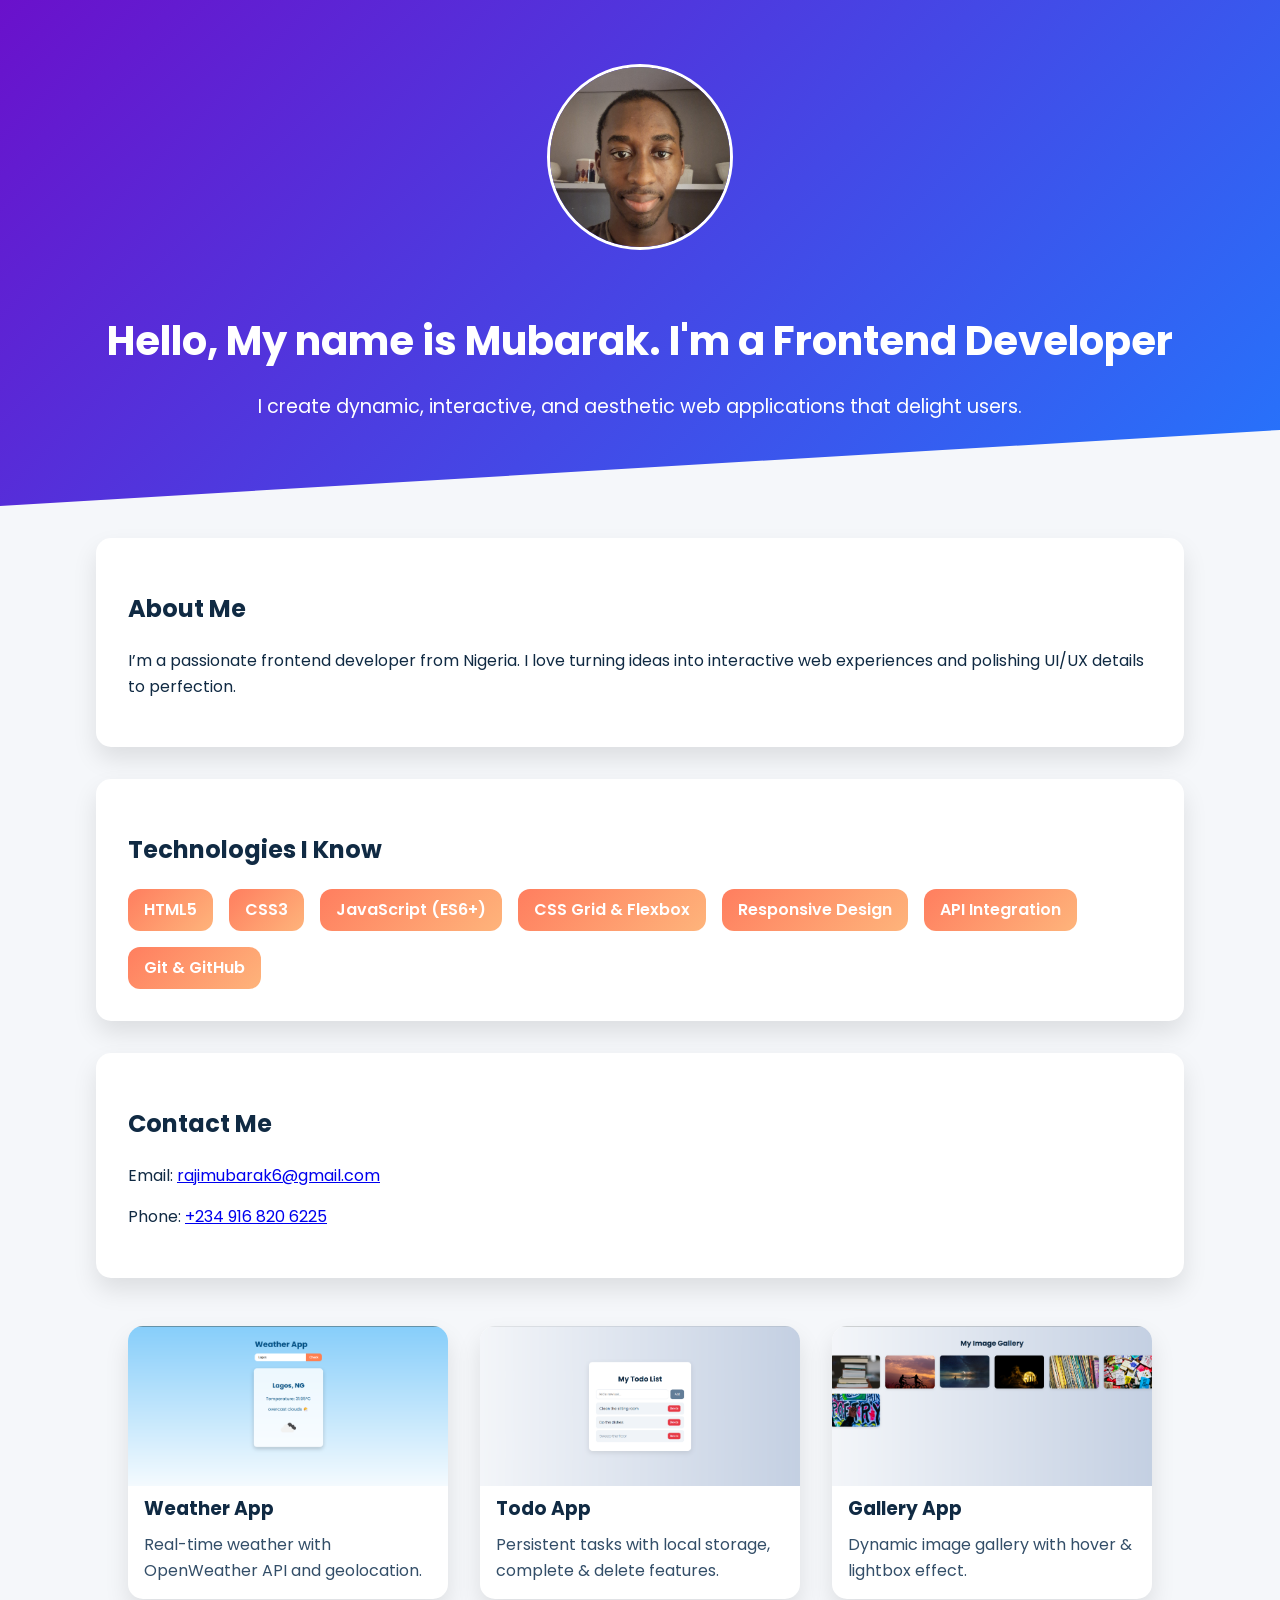
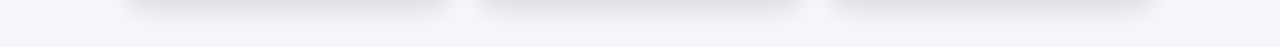
==== index.html @ 1bf66b2e "Move portfolio files to root for GitHub Pages" ====
<!DOCTYPE html>
<html lang="en">
<head>
  <meta charset="UTF-8">
  <meta name="viewport" content="width=device-width, initial-scale=1.0">
  <title>My Frontend Portfolio</title>
  <link rel="stylesheet" href="style.css">
  <link href="https://fonts.googleapis.com/css2?family=Poppins:wght@400;600&display=swap" rel="stylesheet">
</head>
<body>
  <!-- Header -->
  <header class="hero">
    <div class="hero-content">
      <img src="assets/my-photo.jpg" alt="My Photo" class="hero-photo">
      <div class="hero-text">
        <h1>Hello, My name is Mubarak. I'm a Frontend Developer</h1>
        <p>I create dynamic, interactive, and aesthetic web applications that delight users.</p>
      </div>
    </div>
  </header>

  <!-- About Me -->
  <section class="about-me card">
    <h2>About Me</h2>
    <p>I’m a passionate frontend developer from Nigeria. I love turning ideas into interactive web experiences and polishing UI/UX details to perfection.</p>
  </section>

  <!-- Technologies -->
  <section class="technologies card">
    <h2>Technologies I Know</h2>
    <div class="tech-grid">
      <span>HTML5</span>
      <span>CSS3</span>
      <span>JavaScript (ES6+)</span>
      <span>CSS Grid & Flexbox</span>
      <span>Responsive Design</span>
      <span>API Integration</span>
      <span>Git & GitHub</span>
    </div>
  </section>

  <!-- Contact -->
  <section class="contact card">
    <h2>Contact Me</h2>
    <p>Email: <a href="rajimubarak6@gmail.com">rajimubarak6@gmail.com</a></p>
    <p>Phone: <a href="tel:+2349168206225">+234 916 820 6225</a></p>
  </section>

  <!-- Projects -->
  <section class="projects-grid">
    <a href="./weather/" class="project-card">
      <div class="preview" style="background-image:url('assets/preview-weather.png')"></div>
      <h3>Weather App</h3>
      <p>Real-time weather with OpenWeather API and geolocation.</p>
    </a>

    <a href="./todo/" class="project-card">
      <div class="preview" style="background-image:url('assets/preview-todo.png')"></div>
      <h3>Todo App</h3>
      <p>Persistent tasks with local storage, complete & delete features.</p>
    </a>

    <a href="./gallery/" class="project-card">
      <div class="preview" style="background-image:url('assets/preview-gallery.png')"></div>
      <h3>Gallery App</h3>
      <p>Dynamic image gallery with hover & lightbox effect.</p>
    </a>
  </section>
</body>
</html>
---- style.css ----
/* ===== Global ===== */
body {
  font-family: 'Poppins', sans-serif;
  margin: 0;
  background: #f5f7fa;
  color: #102a43;
  line-height: 1.6;
}

/* ===== Hero Section ===== */
.hero {
  background: linear-gradient(135deg, #6a11cb 0%, #2575fc 100%);
  color: white;
  padding: 4rem 2rem;
  text-align: center;
  clip-path: polygon(0 0, 100% 0, 100% 85%, 0 100%);
}

.hero-content {
  display: flex;
  flex-wrap: wrap;
  align-items: center;
  justify-content: center;
  gap: 2rem;
}

.hero-photo {
  width: 180px;
  height: 180px;
  border-radius: 50%;
  border: 3px solid white;
  object-fit: cover;
  transition: transform 0.3s;
}

.hero-photo:hover {
  transform: scale(1.05);
}

.hero-text h1 {
  font-size: 2.5rem;
  margin-bottom: 1rem;
}

.hero-text p {
  font-size: 1.2rem;
}

/* ===== Cards ===== */
.card {
  background: white;
  border-radius: 15px;
  margin: 2rem auto;
  width: 80%;
  padding: 2rem;
  box-shadow: 0 12px 25px rgba(0,0,0,0.1);
  transition: transform 0.3s, box-shadow 0.3s;
}

.card:hover {
  transform: translateY(-5px);
  box-shadow: 0 20px 35px rgba(0,0,0,0.15);
}

/* ===== Technologies Grid ===== */
.tech-grid {
  display: flex;
  flex-wrap: wrap;
  gap: 1rem;
  margin-top: 1rem;
}

.tech-grid span {
  background: linear-gradient(135deg, #ff7e5f, #feb47b);
  color: white;
  padding: 0.5rem 1rem;
  border-radius: 12px;
  font-weight: 600;
  transition: transform 0.3s;
}

.tech-grid span:hover {
  transform: scale(1.05);
}

/* ===== Projects Grid ===== */
.projects-grid {
  display: grid;
  grid-template-columns: repeat(auto-fit, minmax(280px, 1fr));
  gap: 2rem;
  width: 80%;
  margin: 3rem auto;
}

.project-card {
  background: white;
  border-radius: 15px;
  overflow: hidden;
  text-decoration: none;
  color: #102a43;
  box-shadow: 0 12px 25px rgba(0,0,0,0.1);
  transition: transform 0.3s, box-shadow 0.3s;
}

.project-card:hover {
  transform: translateY(-8px);
  box-shadow: 0 20px 35px rgba(0,0,0,0.15);
}

.project-card h3 {
  margin: 0.5rem 1rem;
}

.project-card p {
  margin: 0 1rem 1rem 1rem;
  color: #334e68;
}

.preview {
  width: 100%;
  height: 160px;
  background-size: cover;
  background-position: center;
  transition: transform 0.3s, filter 0.3s;
}

.project-card:hover .preview {
  transform: scale(1.05);
  filter: brightness(1.1);
}

/* ===== Responsive ===== */
@media (max-width: 768px) {
  .hero-content {
    flex-direction: column;
  }
}
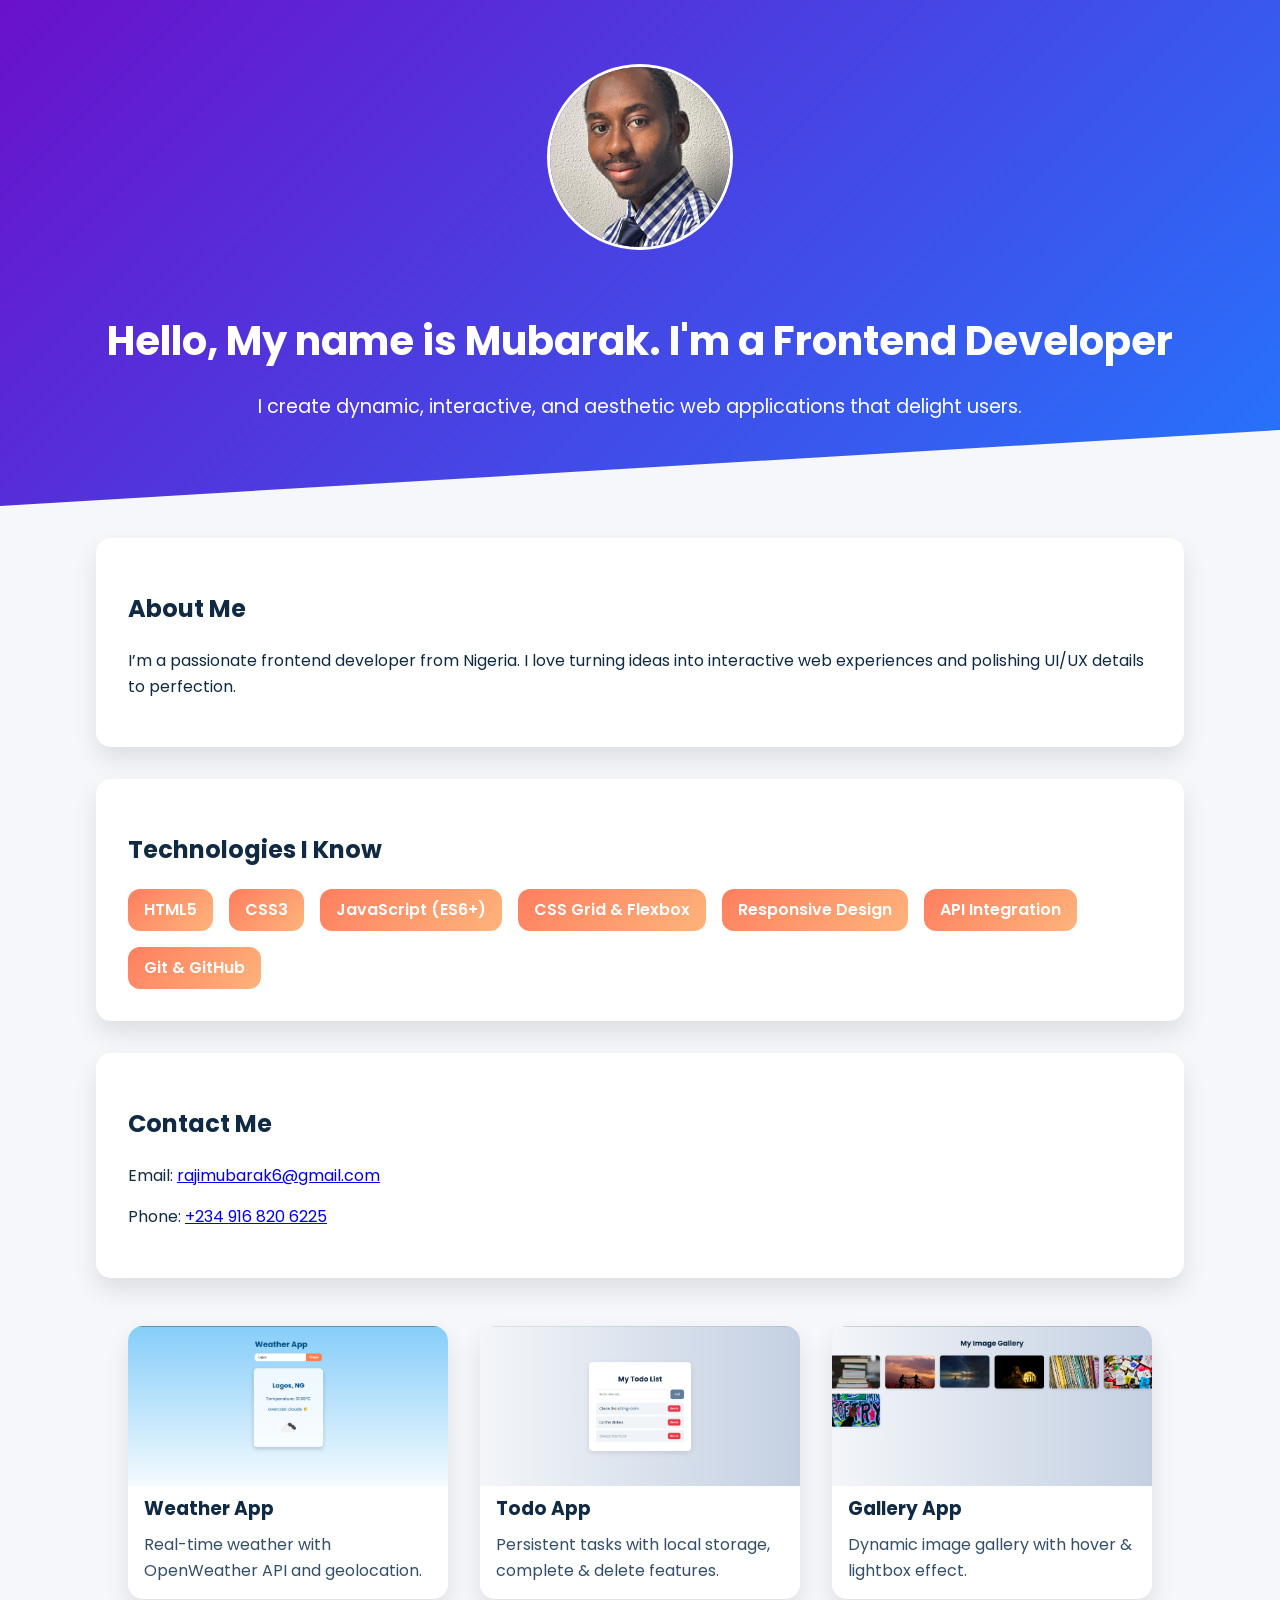
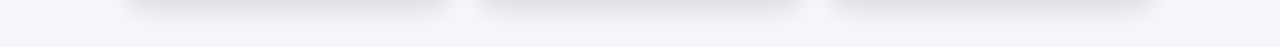
==== commit c0974b2f: "new addition" ====
--- a/index.html
+++ b/index.html
@@ -11,7 +11,7 @@
   <!-- Header -->
   <header class="hero">
     <div class="hero-content">
-      <img src="assets/my-photo.jpg" alt="My Photo" class="hero-photo">
+      <img src="assets/my-photo.jpeg" alt="My Photo" class="hero-photo">
       <div class="hero-text">
         <h1>Hello, My name is Mubarak. I'm a Frontend Developer</h1>
         <p>I create dynamic, interactive, and aesthetic web applications that delight users.</p>
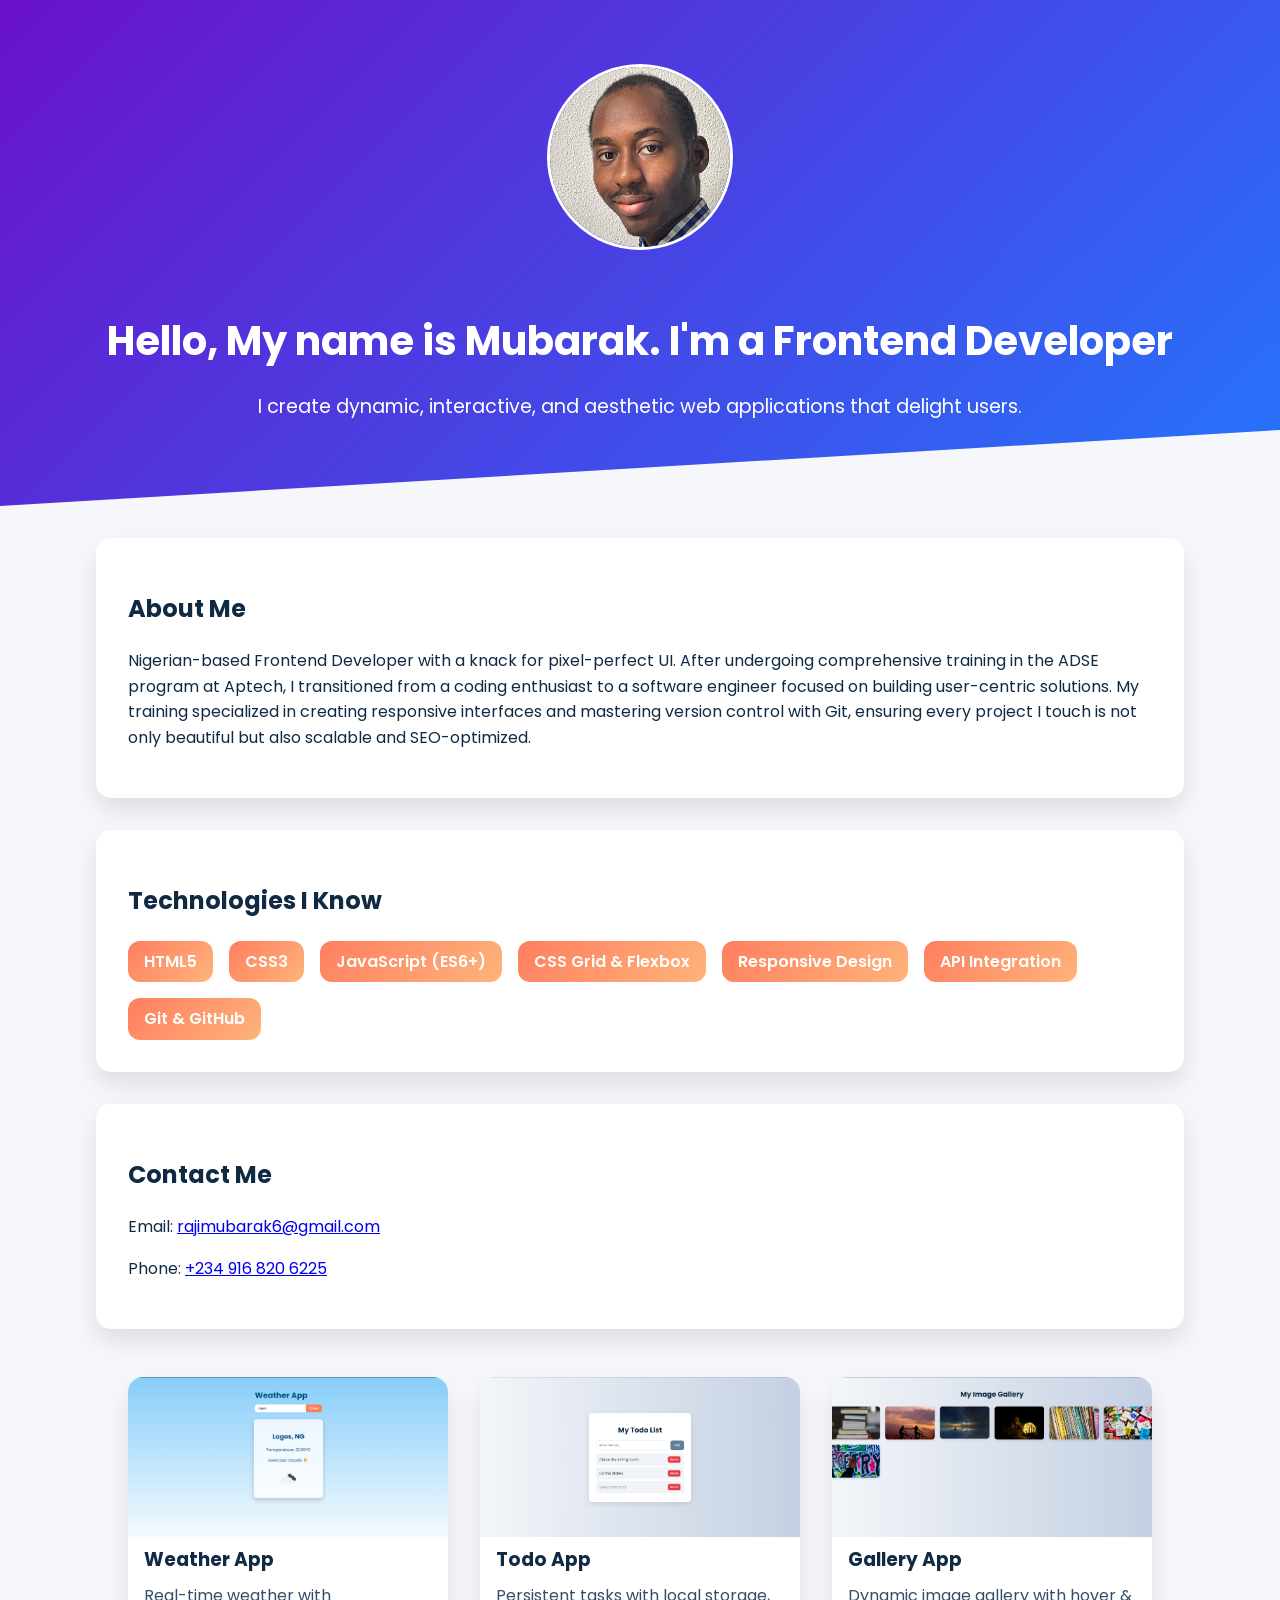
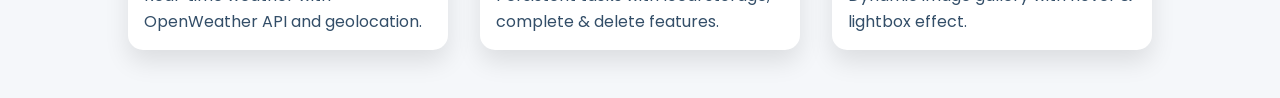
==== commit 7083ca21: "i update this file" ====
--- a/index.html
+++ b/index.html
@@ -15,6 +15,7 @@
       <div class="hero-text">
         <h1>Hello, My name is Mubarak. I'm a Frontend Developer</h1>
         <p>I create dynamic, interactive, and aesthetic web applications that delight users.</p>
+        <p></p>
       </div>
     </div>
   </header>
@@ -22,7 +23,7 @@
   <!-- About Me -->
   <section class="about-me card">
     <h2>About Me</h2>
-    <p>I’m a passionate frontend developer from Nigeria. I love turning ideas into interactive web experiences and polishing UI/UX details to perfection.</p>
+    <p>Nigerian-based Frontend Developer with a knack for pixel-perfect UI. After undergoing comprehensive training in the ADSE program at Aptech, I transitioned from a coding enthusiast to a software engineer focused on building user-centric solutions. My training specialized in creating responsive interfaces and mastering version control with Git, ensuring every project I touch is not only beautiful but also scalable and SEO-optimized.</p>
   </section>
 
   <!-- Technologies -->
